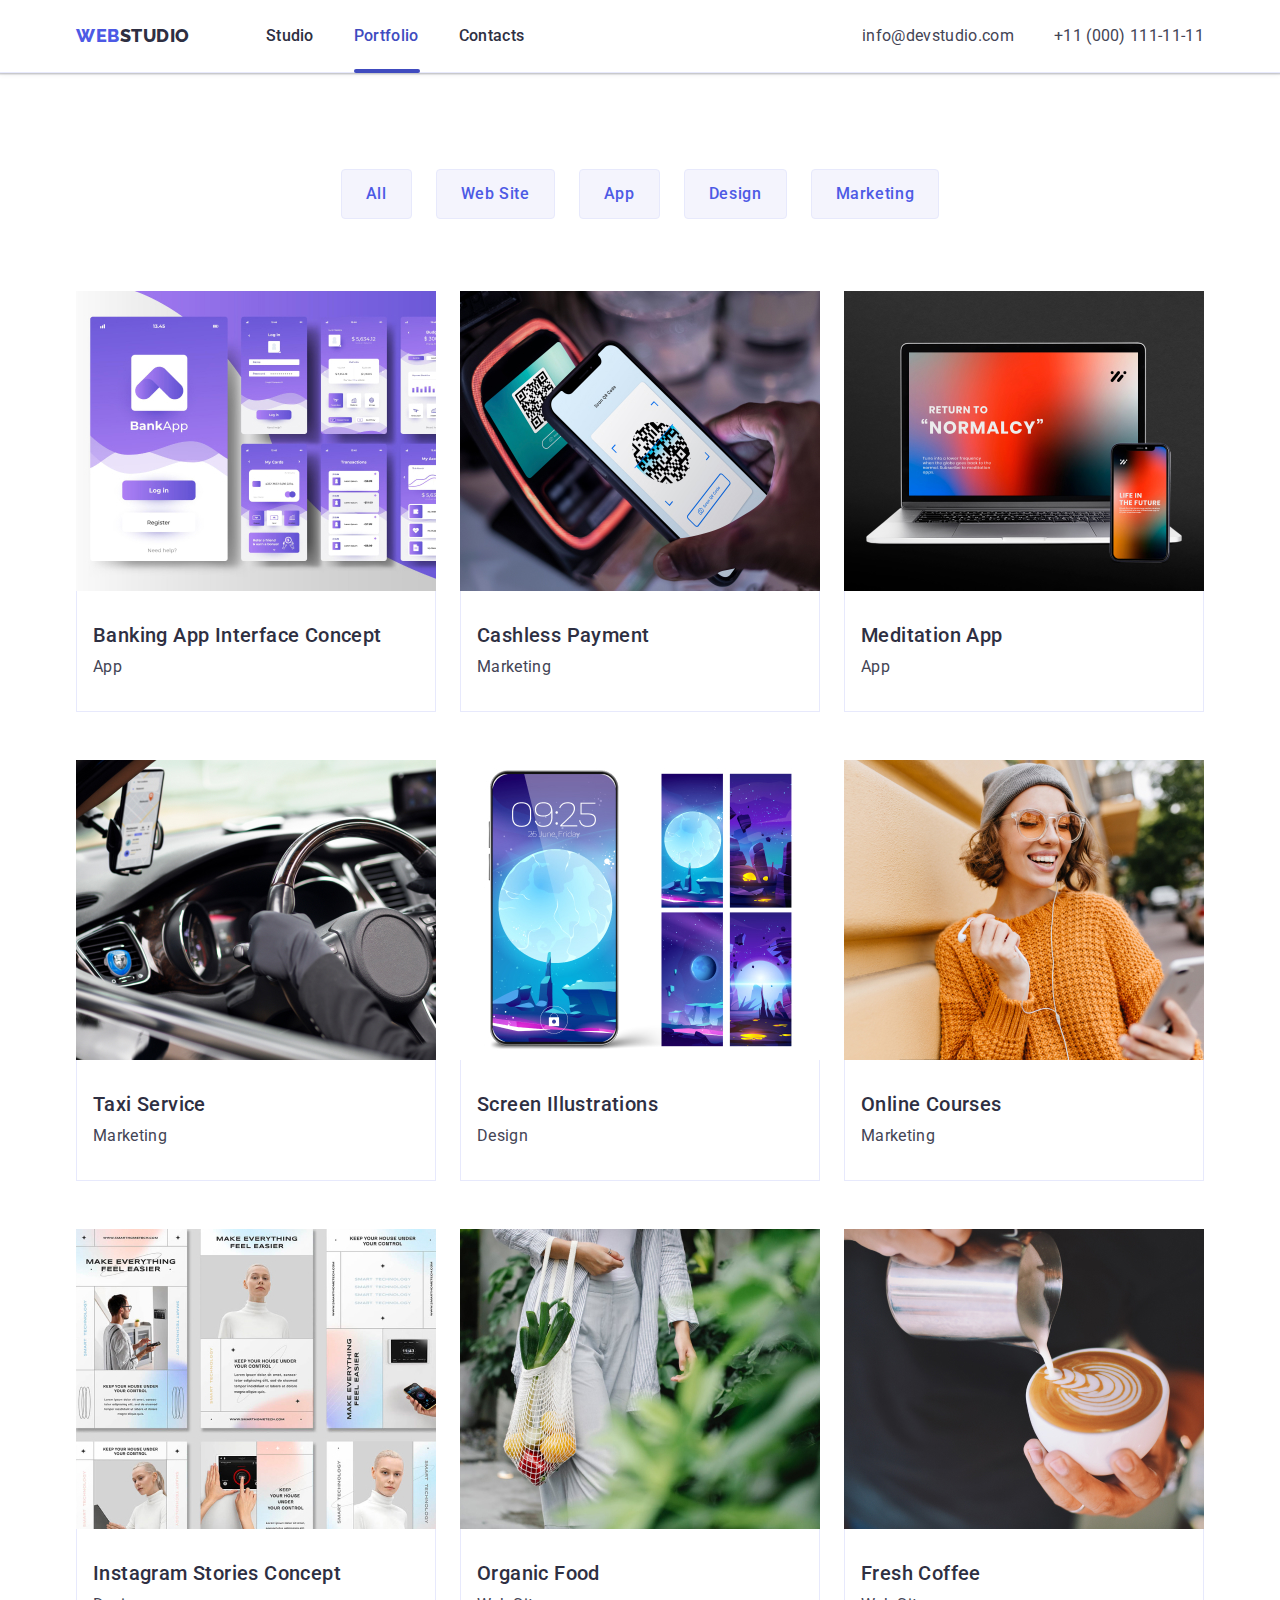
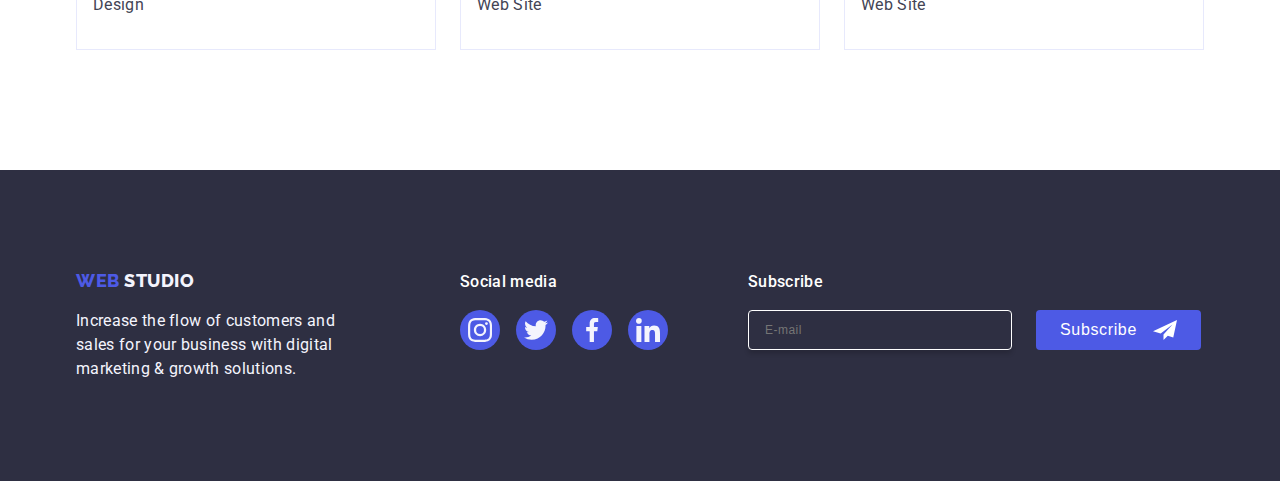
==== portfolio.html @ 41887cd0 "Initial commit" ====
<!DOCTYPE html>
<html lang="en">
  <head>
    <meta charset="UTF-8" />
    <meta name="viewport" content="width=device-width, initial-scale=1.0" />
    <link
      rel="stylesheet"
      href="https://cdnjs.cloudflare.com/ajax/libs/modern-normalize/2.0.0/modern-normalize.min.css"
      integrity="sha512-4xo8blKMVCiXpTaLzQSLSw3KFOVPWhm/TRtuPVc4WG6kUgjH6J03IBuG7JZPkcWMxJ5huwaBpOpnwYElP/m6wg=="
      crossorigin="anonymous"
      referrerpolicy="no-referrer"
    />
    <link rel="stylesheet" href="./css/portfolio.css" />
    <title>Portfolio</title>
    <link
      rel="stylesheet"
      href="https://cdnjs.cloudflare.com/ajax/libs/modern-normalize/2.0.0/modern-normalize.min.css"
      integrity="sha512-4xo8blKMVCiXpTaLzQSLSw3KFOVPWhm/TRtuPVc4WG6kUgjH6J03IBuG7JZPkcWMxJ5huwaBpOpnwYElP/m6wg=="
      crossorigin="anonymous"
      referrerpolicy="no-referrer"
    />
    <link rel="preconnect" href="https://fonts.googleapis.com" />
    <link rel="preconnect" href="https://fonts.gstatic.com" crossorigin />
    <link
      href="https://fonts.googleapis.com/css2?family=Raleway:wght@800&family=Roboto:wght@400;500;700;900&display=swap"
      rel="stylesheet"
    />
    <meta name="viewport" content="width=device-width, initial-scale=1.0" />
  </head>

  <body>
    <!-- header -->
    <header class="header">
      <div class="container container-header">
        <nav class="navigation">
          <a class="logo link logo-header" href="./index.html"
            >Web<span class="studio">Studio</span></a
          >

          <ul class="list menu-header">
            <li class="navigation-list">
              <a href="./index.html" class="navigation-page link">Studio</a>
            </li>
            <li class="navigation-list">
              <a
                href="./portfolio.html"
                class="navigation-page link navigation-portolio-after"
                >Portfolio</a
              >
            </li>
            <li class="navigation-list">
              <a href="" class="navigation-page link">Contacts</a>
            </li>
          </ul>
        </nav>

        <address class="address">
          <ul class="list list-flex">
            <li class="navigation-contact-list">
              <a class="contact link" href="mailto:info@devstudio.com"
                >info@devstudio.com</a
              >
            </li>
            <li class="navigation-contact-list">
              <a class="contact link" href="tel:+110001111111"
                >+11 (000) 111-11-11</a
              >
            </li>
          </ul>
        </address>
      </div>
    </header>

    <!-- main -->
    <main>
      <section class="main">
        <div class="container container-porfolio">
          <h1 class="visually-hidden buttons-tittle">headline</h1>
          <ul class="list list-bottoms">
            <li class="buttom-list">
              <button class="button-portfolio" type="button">All</button>
            </li>
            <li class="buttom-list">
              <button class="button-portfolio" type="button">Web Site</button>
            </li>
            <li class="buttom-list">
              <button class="button-portfolio" type="button">App</button>
            </li>
            <li class="buttom-list">
              <button class="button-portfolio" type="button">Design</button>
            </li>
            <li class="buttom-list">
              <button class="button-portfolio" type="button">Marketing</button>
            </li>
          </ul>

          <!-- <h2 class="apps-tittle">apps</h2> -->
          <ul class="list portfolio">
            <li class="portfolio-list">
              <a href="" class="link porftolio-block">
                <div class="img-wrapper">
                  <img
                    src="./images/banking-app-computer.jpg"
                    alt="Screens of banking app"
                    width="360"
                    height="300"
                  />
                  <p class="img-description">
                    14 Stylish and User-Friendly App Design Concepts · Task
                    Manager App · Calorie Tracker App · Exotic Fruit Ecommerce
                    App · Cloud Storage App
                  </p>
                </div>
                <div class="portfolio-description">
                  <h2 class="apps-name">Banking App Interface Concept</h2>
                  <p class="apps-description">App</p>
                </div>
              </a>
            </li>
            <li class="portfolio-list">
              <a href="" class="link porftolio-block">
                <div class="img-wrapper">
                  <img
                    src="./images/cashless-payment-computer.jpg"
                    alt="Cashless payment via phone"
                    width="360"
                    height="300"
                  />
                  <p class="img-description">
                    14 Stylish and User-Friendly App Design Concepts · Task
                    Manager App · Calorie Tracker App · Exotic Fruit Ecommerce
                    App · Cloud Storage App
                  </p>
                </div>

                <div class="portfolio-description">
                  <h2 class="apps-name">Cashless Payment</h2>
                  <p class="apps-description">Marketing</p>
                </div>
              </a>
            </li>
            <li class="portfolio-list">
              <a href="" class="link porftolio-block">
                <div class="img-wrapper">
                  <img
                    src="./images/meditation-computer.jpg"
                    alt="Meditation app on phone and computer"
                    width="360"
                    height="300"
                  />
                  <p class="img-description">
                    14 Stylish and User-Friendly App Design Concepts · Task
                    Manager App · Calorie Tracker App · Exotic Fruit Ecommerce
                    App · Cloud Storage App
                  </p>
                </div>
                <div class="portfolio-description">
                  <h2 class="apps-name">Meditation App</h2>
                  <p class="apps-description">App</p>
                </div>
              </a>
            </li>
            <li class="portfolio-list">
              <a href="" class="link porftolio-block">
                <div class="img-wrapper">
                  <img
                    src="./images/taxi_computer.jpg"
                    alt="Photo of motor vehicles"
                    width="360"
                    height="300"
                  />
                  <p class="img-description">
                    14 Stylish and User-Friendly App Design Concepts · Task
                    Manager App · Calorie Tracker App · Exotic Fruit Ecommerce
                    App · Cloud Storage App
                  </p>
                </div>
                <div class="portfolio-description">
                  <h2 class="apps-name">Taxi Service</h2>
                  <p class="apps-description">Marketing</p>
                </div>
              </a>
            </li>

            <li class="portfolio-list">
              <a href="" class="link porftolio-block">
                <div class="img-wrapper">
                  <img
                    src="./images/screen-illustrations-computer.jpg"
                    alt="Phone screen of illustrations presents big moon"
                    width="360"
                    height="300"
                  />
                  <p class="img-description">
                    14 Stylish and User-Friendly App Design Concepts · Task
                    Manager App · Calorie Tracker App · Exotic Fruit Ecommerce
                    App · Cloud Storage App
                  </p>
                </div>
                <div class="portfolio-description">
                  <h2 class="apps-name">Screen Illustrations</h2>
                  <p class="apps-description">Design</p>
                </div>
              </a>
            </li>

            <li class="portfolio-list">
              <a href="" class="link porftolio-block">
                <div class="img-wrapper">
                  <img
                    src="./images/online-course-computer.jpg"
                    alt="Smiling woman in orange sweater with headphones"
                    width="360"
                    height="300"
                  />
                  <p class="img-description">
                    14 Stylish and User-Friendly App Design Concepts · Task
                    Manager App · Calorie Tracker App · Exotic Fruit Ecommerce
                    App · Cloud Storage App
                  </p>
                </div>
                <div class="portfolio-description">
                  <h2 class="apps-name">Online Courses</h2>
                  <p class="apps-description">Marketing</p>
                </div>
              </a>
            </li>

            <li class="portfolio-list">
              <a href="" class="link porftolio-block">
                <div class="img-wrapper">
                  <img
                    src="./images/instagram-computer.jpg"
                    alt="Mock up of instagram stories concept"
                    width="360"
                    height="300"
                  />
                  <p class="img-description">
                    14 Stylish and User-Friendly App Design Concepts · Task
                    Manager App · Calorie Tracker App · Exotic Fruit Ecommerce
                    App · Cloud Storage App
                  </p>
                </div>
                <div class="portfolio-description">
                  <h2 class="apps-name">Instagram Stories Concept</h2>
                  <p class="apps-description">Design</p>
                </div>
              </a>
            </li>

            <li class="portfolio-list">
              <a href="" class="link porftolio-block">
                <div class="img-wrapper">
                  <img
                    src="./images/organic-computer.jpg"
                    alt="Women carrying a mesh bag with organic fruit"
                    width="360"
                    height="300"
                  />
                  <p class="img-description">
                    14 Stylish and User-Friendly App Design Concepts · Task
                    Manager App · Calorie Tracker App · Exotic Fruit Ecommerce
                    App · Cloud Storage App
                  </p>
                </div>
                <div class="portfolio-description">
                  <h2 class="apps-name">Organic Food</h2>
                  <p class="apps-description">Web Site</p>
                </div>
              </a>
            </li>

            <li class="portfolio-list">
              <a href="" class="link porftolio-block">
                <div class="img-wrapper">
                  <img
                    src="./images/fresh-coffe-computer.jpg"
                    alt="Guy making a fresh coffee with milk"
                    width="360"
                    height="300"
                  />
                  <p class="img-description">
                    14 Stylish and User-Friendly App Design Concepts · Task
                    Manager App · Calorie Tracker App · Exotic Fruit Ecommerce
                    App · Cloud Storage App
                  </p>
                </div>
                <div class="portfolio-description">
                  <h2 class="apps-name">Fresh Coffee</h2>
                  <p class="apps-description">Web Site</p>
                </div>
              </a>
            </li>
          </ul>
        </div>
      </section>
    </main>

    <footer class="footer">
      <div class="container container-footer">
        <div class="first-line">
          <a class="logo link logo-footer" href="./index.html"
            >Web <span class="studio-footer">Studio</span></a
          >
          <p class="footer-paragraph">
            Increase the flow of customers and sales for your business with
            digital marketing & growth solutions.
          </p>
        </div>
        <div class="second-line">
          <p class="socialmedia-tittle">Social media</p>

          <ul class="list footer-social">
            <li class="footer-social-list">
              <a class="footer-social-link" href="#">
                <svg width="24" height="24" class="footer-social-icon">
                  <use href="./images/icons.svg#icon-instagram-2"></use>
                </svg>
              </a>
            </li>
            <li class="footer-social-list">
              <a class="footer-social-link" href="#">
                <svg width="24" height="24" class="footer-social-icon">
                  <use href="./images/icons.svg#icon-twitter-1"></use>
                </svg>
              </a>
            </li>
            <li class="footer-social-list">
              <a class="footer-social-link" href="#">
                <svg width="24" height="24" class="footer-social-icon">
                  <use href="./images/icons.svg#icon-facebook-1"></use>
                </svg>
              </a>
            </li>
            <li class="footer-social-list">
              <a class="footer-social-link" href="#">
                <svg width="24" height="24" class="footer-social-icon">
                  <use href="./images/icons.svg#icon-linkedin-1"></use>
                </svg>
              </a>
            </li>
          </ul>
        </div>
        <div class="subscribe">
          <p class="subscribe-tittle">Subscribe</p>
          <form class="substribe-form">
            <label class="substribe-label">
              <input
                class="substribe-input"
                type="email"
                name="substribe-join"
                placeholder="E-mail"
                id="substribe-join"
                required
              />
            </label>
            <button class="subscribe-botton" type="submit">
              Subscribe
              <svg class="subscribe-icon" width="24" height="24">
                <use href="./images/icons.svg#icon-Frame-3"></use>
              </svg>
            </button>
          </form>
        </div>
      </div>
    </footer>
  </body>
</html>
---- css/portfolio.css ----
:root {
    --main-font: 'Roboto', sans-serif;
    --socondary-font: 'Raleway', sans-serif;
    --dark-color: #2e2f42;
    --primarybrand-color: #4d5ae5;
    --text-color: #434455;
    --modalbackground-color: #fff;
    --light-color: #f4f4fd;
    --accent-color: #e7e9fc;
    --pressedstate-color: #404bbf;
    --subtle-text: #8E8F99;
    --green: #31D0AA;
    --modal-background: #FCFCFC;
    --white-background: #FFFFFF;


}

.visually-hidden {
    position: absolute;
    width: 1px;
    height: 1px;
    margin: -1px;
    border: 0;
    padding: 0;
    white-space: nowrap;
    clip-path: inset(100%);
    clip: rect(0 0 0 0);
    overflow: hidden;
}

body {
    font-family: var(--main-font);
    color: var(--text-color);
    background-color: var(--modalbackground-color);
}

* {
    box-sizing: border-box;
    margin: 0;
    padding: 0;
}

img {
    display: block;
    max-width: 100%;
    height: auto;
}

.section {
    padding: 120px 0px;
}


.link {
    text-decoration: none;
}

.container {
    width: 1158px;
    margin: 0 auto;
    padding: 0 15px 0 15px;
}

.list {
    list-style: none;
}

/* header */

.header {
    border-bottom: 1px solid var(--accent-color);
    background: var(--modal-color);
    box-shadow: 0px 1px 6px 0px rgba(46, 47, 66, 0.08), 0px 1px 1px 0px rgba(46, 47, 66, 0.16), 0px 2px 1px 0px rgba(46, 47, 66, 0.08);
}

.container-header {
    height: 72px;
    width: 1158px;
    margin: 0 auto;
    display: flex;
    justify-content: flex-start;
    justify-content: space-between;
    align-items: center;
}

.logo {
    color: var(--primarybrand-color);
    font-family: var(--socondary-font);
    font-size: 18px;
    font-weight: 800;
    line-height: 1.17;
    letter-spacing: 0.54px;
    text-transform: uppercase;
    text-decoration: none;

}

.logo,
.address,
.logo-footer {
    display: inline-block;
}

.logo-header {
    margin-right: 76px;
}

.studio {
    color: var(--dark-color);
}

.list-flex,
.menu-header {
    display: flex;
    padding-left: 0px;
    margin: 0;
    padding: 16px, 0;
}

.navigation {
    display: flex;
    justify-content: flex-start;
    justify-content: space-between;
    align-items: center;
}

.navigation-list {
    margin-right: 40px;
}

.navigation-list:last-child {
    margin-right: 0px;
}
.navigation-portolio-after::after {
    content: '';
    display: block;
    position: absolute;
    left: 0;
    bottom: -1px;
    height: 4px;
    background-color: var(--pressedstate-color);
    border-radius: 2px;
    width: 66px;
}
/* .navigation-page-after,
.navigation-portolio-after {
  position: relative;
  color: var(--pressedstate-color);
  transition: color 250ms cubic-bezier(0.4, 0, 0.2, 1);
} */
.navigation-page {
    position: relative;
    display: flex;
    text-decoration: none;
    color: var(--dark-color);
    font-size: 16px;
    font-weight: 500;
    line-height: 1.5;
    letter-spacing: 0.32px;
    padding: 24px 0;
}

.navigation-page-after,
.navigation-portolio-after {
    position: relative;
    color: var(--pressedstate-color);
    transition: color 250ms cubic-bezier(0.4, 0, 0.2, 1);
}



.navigation-page-after::after {
    content: '';
    display: block;
    position: absolute;
    left: 0;
    bottom: -1px;
    height: 4px;
    background-color: var(--pressedstate-color);
    border-radius: 2px;
    width: 48px;
}

.address {
    font-style: normal;
    margin-left: 0px;

}

.email,
.phone,
.address,
.contact {
    color: var(--text-color);
    font-size: 16px;
    font-weight: 400;
    line-height: 1.5;
    letter-spacing: 0.32px;
    text-decoration: none;
    font-style: normal;
}

.list-flex,
.menu-header {
    display: flex;
    padding-left: 0px;
    margin: 0;
    padding: 16px, 0;
}

.navigation-contact-list {
    margin-right: 40px;
}

.navigation-contact-list:last-child {
    margin-right: 0px;
}

.contact {
    color: var(--text-color);
    font-size: 16px;
    font-weight: 400;
    line-height: 1.5;
    letter-spacing: 0.32px;
    text-decoration: none;
    font-style: normal;
    transition: color 250ms cubic-bezier(0.4, 0, 0.2, 1);
}

.contact:hover,
.contact:focus {
    color: var(--pressedstate-color);

}

.email:hover,
.phone:hover,
.email:focus,
.phone:focus {
    color: var(--pressedstate-color);
}


/* portfolio buttoms */

.main {
    padding: 96px 0 120px 0;
    margin: 0 auto;
}

.container-porfolio {
    justify-content: space-between;
    margin: 0 auto;
    align-items: center;
}

.list-bottoms {
    display: flex;
    justify-content: center;
    gap: 24px;
    margin-bottom: 72px;

}

.list-bottoms {
    display: flex;
    justify-content: center;
    gap: 24px;
    margin-bottom: 72px;

}

.button-portfolio {
    padding: 12px 24px;
    border: 1px solid var(--accent-color);
    background: var(--light-color);
    border-radius: 4px;
    color: var(--primarybrand-color);
    text-align: center;
    font-family: var(--main-font);
    font-size: 16px;
    font-style: normal;
    font-weight: 500;
    line-height: 1.5;
    cursor: pointer;
    letter-spacing: 0.64px;
    transition: color 250ms cubic-bezier(0.4, 0, 0.2, 1),
        background-color 250ms cubic-bezier(0.4, 0, 0.2, 1),
        border-color 250ms cubic-bezier(0.4, 0, 0.2, 1),
        box-shadow 250ms cubic-bezier(0.4, 0, 0.2, 1);
}

.button-portfolio:focus,
.button-portfolio:hover {
    border: 1px solid transparent;
    border-radius: 4px;
    box-shadow: 0px 2px 2px 0px rgba(0, 0, 0, 0.12), 0px 2px 1px 0px rgba(0, 0, 0, 0.08), 0px 3px 1px 0px rgba(0, 0, 0, 0.10);
    background: var(--pressedstate-color);
    color: var(--modalbackground-color);
}

/* apps-tittle portfolio */

.portfolio {
    display: flex;
    justify-content: space-between;
    flex-wrap: wrap;
    column-gap: 24px;
    row-gap: 48px;
    padding-left: 0px;

}

.portfolio-list {
    width: calc((100% - 48px)/ 3);
}

.porftolio-block {
    display: block;
    transition: box-shadow 250ms cubic-bezier(0.4, 0, 0.2, 1);


}

.porftolio-block:focus,
.porftolio-block:hover,
.porftolio-block:active {
    box-shadow: 0px 2px 1px 0px rgba(46, 47, 66, 0.08), 0px 1px 1px 0px rgba(46, 47, 66, 0.16), 0px 1px 6px 0px rgba(46, 47, 66, 0.08);

}

.porftolio-block:hover .img-description {
    transform: translateY(0%);
}


.porftolio-block:focus .img-description {
    transform: translateY(0%);
}

.img-wrapper {
    position: relative;
    overflow: hidden;
}

.img-description {
    position: absolute;
    top: 0;
    font-size: 16px;
    margin: 0;

    font-weight: 400;
    line-height: 1.5;
    letter-spacing: 0.32px;
    color: var(--light-color);
    padding: 40px 32px;
    background-color: var(--primarybrand-color);

    width: 100%;
    height: 100%;
    transition: transform 250ms cubic-bezier(0.4, 0, 0.2, 1);
    transform: translateY(100%);

}

.portfolio-description {
    padding: 32px 16px;
    border: 1px solid var(--accent-color);
    border-top: none;
    width: 360px;
}

.apps-name {
    color: var(--dark-color);
    font-size: 20px;
    font-weight: 500;
    line-height: 1.2;
    letter-spacing: 0.02em;
    margin-bottom: 8px;
}

.apps-description {
    font-size: 16px;
    font-weight: 400;
    line-height: 1.5;
    letter-spacing: 0.02em;
    color: var(--text-color);
}

/* footer */

.footer {
    background: var(--dark-color);
    color: var(--modalbackground-color);
    padding: 100px 0 100px;
    width: 100%;
    margin: 0 auto;


}

.container-footer {
    display: flex;
    width: 1158px;
    margin: 0 auto;
    align-items: baseline;
}

.studio-footer {
    color: var(--light-color);
}

.footer-paragraph {
    color: var(--light-color);
    font-size: 16px;
    font-weight: 400;
    line-height: 1.5;
    letter-spacing: 0.02em;
    width: 264px;
    margin: 0;
    margin-top: 17.5px;

}

.socialmedia-tittle {
    color: var(--modal-color);
    margin-bottom: 16px;
    margin-top: 0px;
    font-size: 16px;
    font-style: normal;
    font-weight: 500;
    line-height: 1.5;
    letter-spacing: 0.32px;

}

.footer-social {
    display: flex;
    gap: 16px;
    padding-left: 0px;
    max-width: 208px;
    align-items: center;
    margin: 0;
}

.footer-social-list {
    width: 40px;
    height: 40px;
}

.footer-social-link {
    width: 100%;
    height: 100%;
    display: flex;
    align-items: center;
    justify-content: center;
    background-color: var(--primarybrand-color);
    border-radius: 50%;
    transition: background-color 250ms cubic-bezier(0.4, 0, 0.2, 1);
}

.footer-social-link:focus,
.footer-social-link:hover {
    background-color: var(--green);
}

.footer-social-icon {
    fill: var(--light-color);
}

.subscribe {
    margin-left: 80px;

}
.substribe-form {
    display: flex;
    gap: 24px;
}
.subscribe-tittle {
    color: var(--white-background);
    font-size: 16px;
    font-weight: 500;
    line-height: 1.5;
    letter-spacing: 0.32px;
    margin-bottom: 16px;
}
.subscribe-tittle {
    color: var(--white-background);
    font-size: 16px;
    font-weight: 500;
    line-height: 1.5;
    letter-spacing: 0.32px;
    margin-bottom: 16px;
}

.substribe-input {
    display: flex;
    width: 264px;
    height: 40px;
    border: 1px solid #ffffff;
    background-color: transparent;
    color: var(--modal-background);
    font-size: 12px;
    font-weight: 400;
    line-height: 1.5;
    letter-spacing: 0.04em;
    padding-left: 16px;
    box-shadow: 0px 4px 4px 0px rgba(0, 0, 0, 0.15);
    border-radius: 4px;
    color: var(--white-background);

}

.subscribe-botton {
    min-width: 165px;
    height: 40px;
    display: flex;
    justify-content: center;
    align-items: center;
    color: var(--white-background);
    text-align: center;
    font-size: 16px;
    font-weight: 500;
    line-height: 1.5;
    letter-spacing: 0.64px;
    cursor: pointer;
    background-color: var(--primarybrand-color);
    border: none;
    border-radius: 4px;

}

.subscribe-icon {
    margin-left: 16px;


}

.second-line {
   
    margin-left: 120px;
}
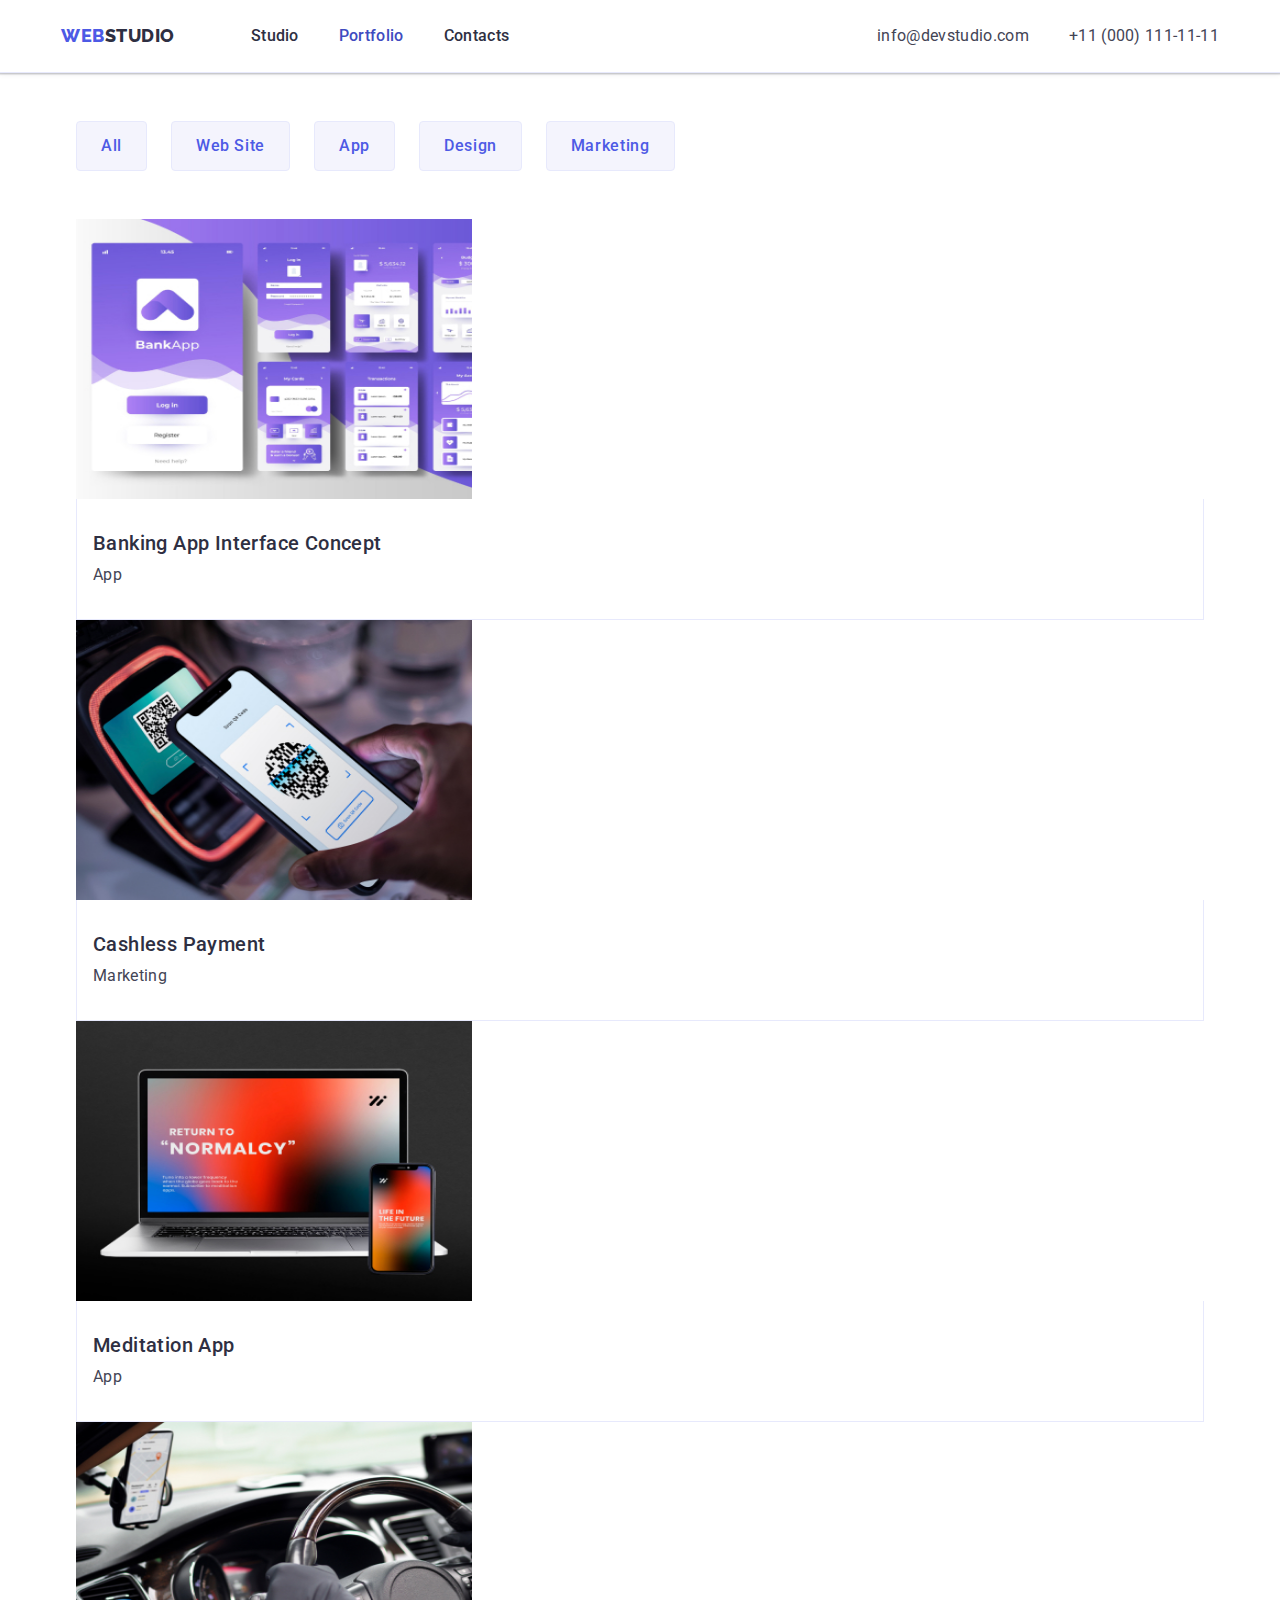
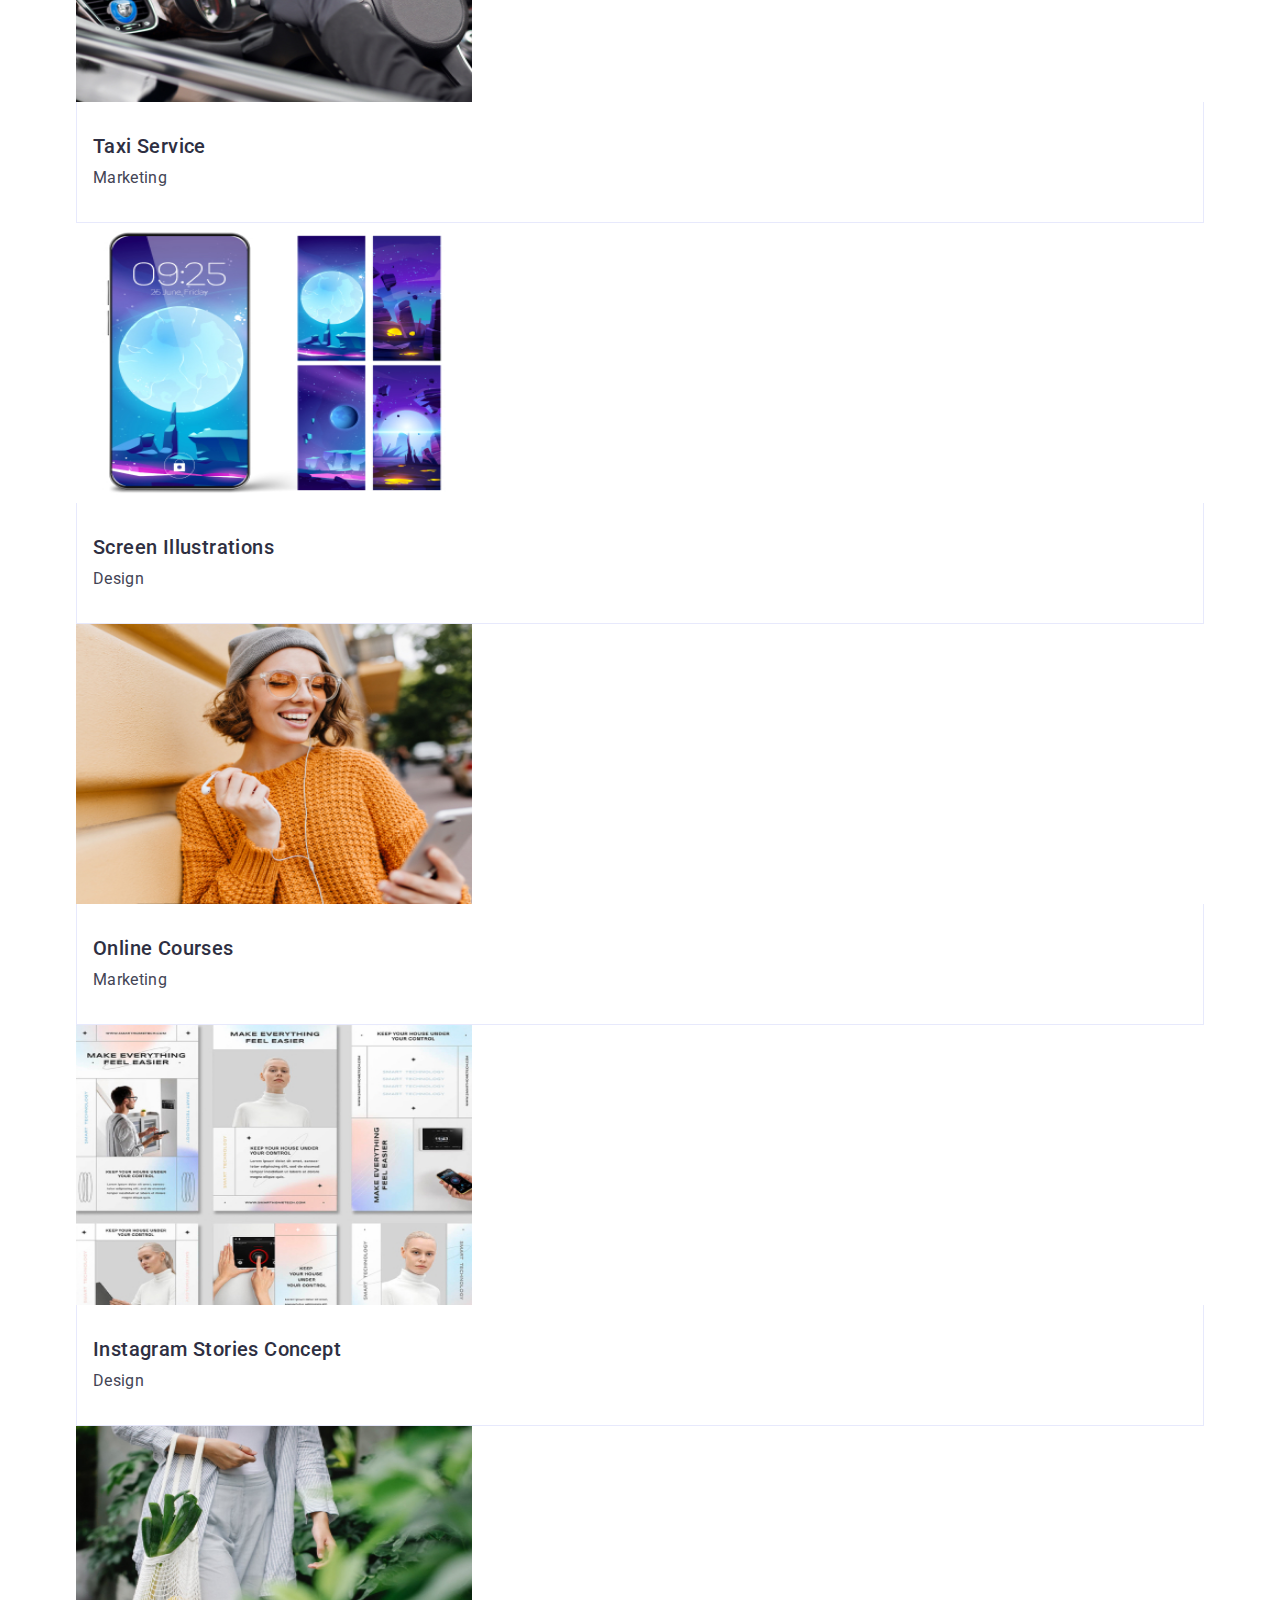
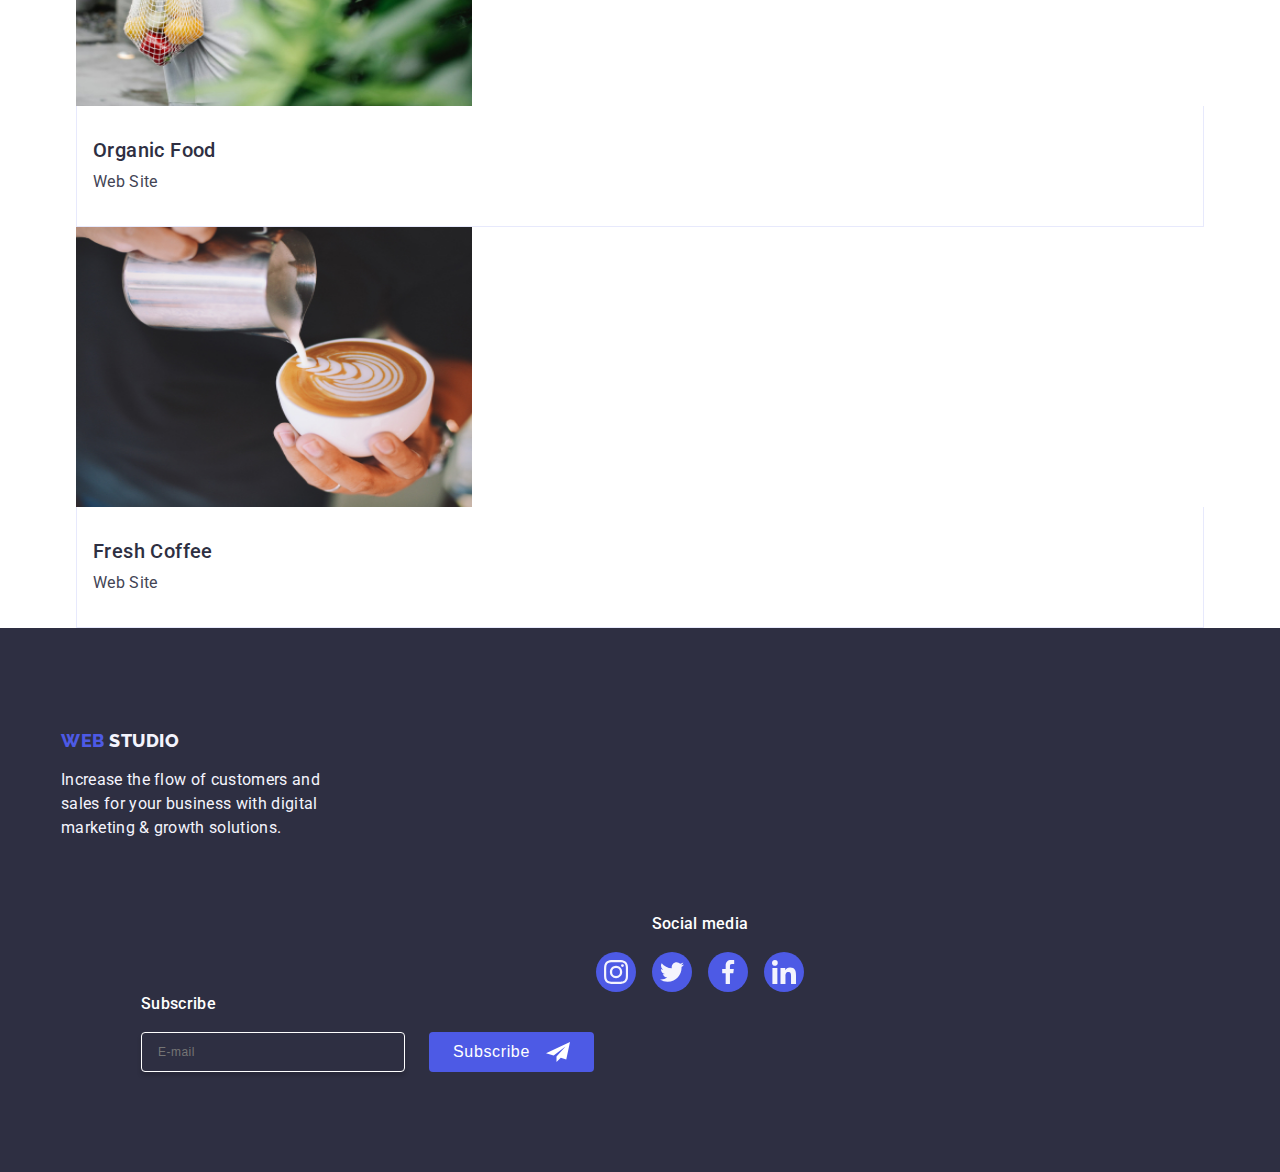
==== commit 0d7b250b: "portfolio-mobile" ====
--- a/portfolio.html
+++ b/portfolio.html
@@ -10,7 +10,10 @@
       crossorigin="anonymous"
       referrerpolicy="no-referrer"
     />
-    <link rel="stylesheet" href="./css/portfolio.css" />
+    <!-- <link rel="stylesheet" href="./css/portfolio.css" /> -->
+    <link rel="stylesheet" href="./css/stylesmobile.css" />
+    <link rel="stylesheet" href="./css/stylestablet.css" />
+    <link rel="stylesheet" href="./css/stylespc.css" />
     <title>Portfolio</title>
     <link
       rel="stylesheet"
@@ -30,12 +33,17 @@
 
   <body>
     <!-- header -->
-    <header class="header">
+    <header class="header header-portfolio">
       <div class="container container-header">
         <nav class="navigation">
           <a class="logo link logo-header" href="./index.html"
             >Web<span class="studio">Studio</span></a
           >
+          <button class="burger-btn" type="button" data-menu-open>
+            <svg class="burger-icon" width="32" height="22">
+              <use class="" href="./images/icons.svg#icon-menu_24px"></use>
+            </svg>
+          </button>
 
           <ul class="list menu-header">
             <li class="navigation-list">
@@ -104,6 +112,7 @@
                     alt="Screens of banking app"
                     width="360"
                     height="300"
+                    class="img-portfolio"
                   />
                   <p class="img-description">
                     14 Stylish and User-Friendly App Design Concepts · Task
@@ -125,6 +134,7 @@
                     alt="Cashless payment via phone"
                     width="360"
                     height="300"
+                    class="img-portfolio"
                   />
                   <p class="img-description">
                     14 Stylish and User-Friendly App Design Concepts · Task
@@ -147,6 +157,7 @@
                     alt="Meditation app on phone and computer"
                     width="360"
                     height="300"
+                    class="img-portfolio"
                   />
                   <p class="img-description">
                     14 Stylish and User-Friendly App Design Concepts · Task
@@ -168,6 +179,7 @@
                     alt="Photo of motor vehicles"
                     width="360"
                     height="300"
+                    class="img-portfolio"
                   />
                   <p class="img-description">
                     14 Stylish and User-Friendly App Design Concepts · Task
@@ -190,6 +202,7 @@
                     alt="Phone screen of illustrations presents big moon"
                     width="360"
                     height="300"
+                    class="img-portfolio"
                   />
                   <p class="img-description">
                     14 Stylish and User-Friendly App Design Concepts · Task
@@ -212,6 +225,7 @@
                     alt="Smiling woman in orange sweater with headphones"
                     width="360"
                     height="300"
+                    class="img-portfolio"
                   />
                   <p class="img-description">
                     14 Stylish and User-Friendly App Design Concepts · Task
@@ -234,6 +248,7 @@
                     alt="Mock up of instagram stories concept"
                     width="360"
                     height="300"
+                    class="img-portfolio"
                   />
                   <p class="img-description">
                     14 Stylish and User-Friendly App Design Concepts · Task
@@ -256,6 +271,7 @@
                     alt="Women carrying a mesh bag with organic fruit"
                     width="360"
                     height="300"
+                    class="img-portfolio"
                   />
                   <p class="img-description">
                     14 Stylish and User-Friendly App Design Concepts · Task
@@ -278,6 +294,7 @@
                     alt="Guy making a fresh coffee with milk"
                     width="360"
                     height="300"
+                    class="img-portfolio"
                   />
                   <p class="img-description">
                     14 Stylish and User-Friendly App Design Concepts · Task
--- a/css/stylesmobile.css
+++ b/css/stylesmobile.css
@@ -0,0 +1,987 @@
+:root {
+    --main-font: 'Roboto', sans-serif;
+    --socondary-font: 'Raleway', sans-serif;
+    --dark-color: #2e2f42;
+    --primarybrand-color: #4d5ae5;
+    --text-color: #434455;
+    --modalbackground-color: #fff;
+    --light-color: #f4f4fd;
+    --accent-color: #e7e9fc;
+    --pressedstate-color: #404bbf;
+    --subtle-text: #8E8F99;
+    --green: #31D0AA;
+    --modal-background: #FCFCFC;
+    --white-background: #FFFFFF;
+}
+
+body {
+    font-family: var(--main-font);
+    color: var(--text-color);
+    background-color: var(--modalbackground-color);
+}
+
+* {
+    box-sizing: border-box;
+    margin: 0;
+    padding: 0;
+}
+
+img {
+    display: block;
+    max-width: 100%;
+    height: auto;
+}
+
+.section {
+    padding: 96px 0px;
+}
+
+.is-hidden {
+    opacity: 0;
+    visibility: hidden;
+    pointer-events: none;
+}
+
+.link {
+    text-decoration: none;
+}
+
+.list {
+    list-style: none;
+}
+
+.visually-hidden {
+    position: absolute;
+    width: 1px;
+    height: 1px;
+    margin: -1px;
+    border: 0;
+    padding: 0;
+    white-space: nowrap;
+    clip-path: inset(100%);
+    clip: rect(0 0 0 0);
+    overflow: hidden;
+}
+
+/* -------------------------------------/constant----------------------------------------- */
+
+/* header */
+
+.container {
+    max-width: 428px;
+    padding: 0 16px;
+    margin: 0 auto;
+}
+
+.container-header {
+    height: 70px;
+}
+
+
+.navigation {
+    display: flex;
+    justify-content: space-between;
+    align-items: center;
+    padding-top: 24px;
+}
+
+.logo {
+    color: var(--primarybrand-color);
+    font-family: var(--socondary-font);
+    font-size: 18px;
+    font-weight: 800;
+    line-height: 1.17;
+    letter-spacing: 0.54px;
+    text-transform: uppercase;
+    text-decoration: none;
+}
+
+.studio {
+    color: var(--dark-color);
+}
+
+.burger-btn {
+    background-color: var(--modalbackground-color);
+    border: none;
+}
+
+.menu-header,
+.address {
+    display: none;
+}
+
+.navigation-page {
+    position: relative;
+
+    text-decoration: none;
+    color: var(--dark-color);
+    font-size: 36px;
+    font-weight: 700;
+    line-height: 1.1;
+    letter-spacing: 0.72px;
+
+}
+
+.navigation-page:hover,
+.navigation-page:focus,
+.navigation-page:active {
+    color: var(--pressedstate-color);
+}
+
+.email,
+.phone,
+.address,
+.contact {
+    color: var(--text-color);
+    font-size: 16px;
+    font-weight: 400;
+    line-height: 1.5;
+    letter-spacing: 0.32px;
+    text-decoration: none;
+    font-style: normal;
+}
+
+
+/* -------------------------------------menu------------------------------------ */
+.menu {
+    width: 100%;
+    height: 100%;
+    border-radius: 4px;
+    background: var(--white-background);
+    position: absolute;
+    top: 50%;
+    left: 50%;
+    transform: translate(-50%, -50%);
+    z-index: 50;
+    transition: transform 250ms cubic-bezier(0.4, 0, 0.2, 1);
+    padding-top: 80px;
+    padding-left: 40px;
+    overflow: scroll;
+}
+
+.close-btn {
+    position: absolute;
+    top: 24px;
+    right: 24px;
+    width: 24px;
+    height: 24px;
+    border: 1px solid rgba(0, 0, 0, 0.1);
+    border-radius: 50%;
+    background-color: var(--accent-color);
+    cursor: pointer;
+    z-index: 50;
+    display: flex;
+    align-items: center;
+    justify-content: center;
+    padding: 0;
+    cursor: pointer;
+    transition: background-color 250ms cubic-bezier(0.4, 0, 0.2, 1), border 250ms cubic-bezier(0.4, 0, 0.2, 1);
+}
+
+.close-btn:focus,
+.close-btn:hover {
+    background-color: var(--pressedstate-color);
+    border: none;
+    fill: var(--modalbackground-color);
+}
+
+.cross-icon {
+    transition: fill 250ms cubic-bezier(0.4, 0, 0.2, 1);
+}
+
+.menu-tittles {
+    display: flex;
+    flex-direction: column;
+    gap: 40px;
+    /* padding-bottom: 284px; */
+}
+
+.menu-contact {
+    display: flex;
+    flex-direction: column;
+    margin-top: 284px;
+    padding-right: 35px;
+
+}
+
+.phone-menu {
+    color: var(--primarybrand-color);
+    font-size: 36px;
+    font-weight: 700;
+    line-height: 1.1;
+    letter-spacing: 0.72px;
+    text-decoration: none;
+    padding-bottom: 40px;
+}
+
+.mail-menu {
+    display: block;
+    font-size: 20px;
+    font-weight: 500;
+    line-height: 1.2px;
+    letter-spacing: 0.4px;
+    color: var(--text-color);
+    padding-bottom: 48px;
+}
+
+.list-social-menu {
+    display: flex;
+    padding: 0px;
+    padding-bottom: 40px;
+    align-items: center;
+
+    justify-content: space-between;
+    max-width: 328px;
+}
+
+.social-list {
+    width: 40px;
+    height: 40px;
+}
+
+.social-link {
+    width: 100%;
+    height: 100%;
+    background-color: var(--primarybrand-color);
+    border-radius: 50%;
+    display: flex;
+    align-items: center;
+    justify-content: center;
+    transition: background-color 250ms cubic-bezier(0.4, 0, 0.2, 1);
+}
+
+.social-link:hover,
+.social-link:focus {
+    background-color: var(--pressedstate-color);
+}
+
+
+/* --------------------------------/menu------------------------------------- */
+/* -- section 1 -- */
+
+.section-sollution {
+    margin: 0 auto;
+    padding: 112px 16px;
+    width: 100%;
+    height: 432px;
+    }
+
+.section-sollution {
+    background-image: linear-gradient(rgba(46, 47, 66, 0.7), rgba(46, 47, 66, 0.7)),
+        url("../images/img-name.jpg");
+    background-repeat: no-repeat;
+    background-position: center;
+    background-size: cover;
+}
+
+@media (min-device-pixel-ratio: 2),
+(-webkit-min-device-pixel-ratio: 2),
+(min-resolution: 192dpi),
+(min-resolution: 2dppx) {
+    .section-sollution {
+        background-image: linear-gradient(rgba(46, 47, 66, 0.7), rgba(46, 47, 66, 0.7)), url('../images/img-name2x.jpg');
+    }
+}
+
+.sollutions {
+    display: flex;
+    flex-direction: column;
+    align-items: center;
+    text-align: center;
+
+}
+
+.sollutions-tiitle {
+    color: var(--modalbackground-color);
+    max-width: 320px;
+    font-size: 36px;
+    font-weight: 700;
+    line-height: 1.11;
+    letter-spacing: 0, 72px;
+    margin-bottom: 72px;
+}
+
+.buttom-order {
+    font-family: var(--main-font);
+    color: var(--modalbackground-color);
+    display: block;
+    font-size: 16px;
+    font-weight: 500;
+    line-height: 1.5;
+    letter-spacing: 0.64px;
+    background-color: var(--primarybrand-color);
+    cursor: pointer;
+    border-radius: 4px;
+    box-shadow: 0px 4px 4px 0px rgba(0, 0, 0, 0.15);
+    padding: 16px 32px;
+    min-width: 169px;
+    height: 56px;
+    border: none;
+    margin: 0 auto;
+    transition: background-color 250ms cubic-bezier(0.4, 0, 0.2, 1);
+    border-radius: 4px;
+
+}
+
+
+/* modal */
+.modal {
+ width: 392px;
+    min-height: 584px;
+    border-radius: 4px;
+    background: var(--modal-background);
+    box-shadow: 0px 2px 1px 0px rgba(0, 0, 0, 0.20), 0px 1px 3px 0px rgba(0, 0, 0, 0.12), 0px 1px 1px 0px rgba(0, 0, 0, 0.14);
+    position: absolute;
+    top: 50%;
+    left: 50%;
+    transform: translate(-50%, -50%);
+    z-index: 50;
+    transition: transform 250ms cubic-bezier(0.4, 0, 0.2, 1);
+    padding: 72px 16px 24px 16px;
+}
+
+.form-tittle {
+    color: var(--dark-color);
+    text-align: center;
+    font-size: 16px;
+    font-weight: 500;
+    line-height: 1.5;
+    letter-spacing: 0.32px;
+    margin-bottom: 16px;
+    width: 100%;
+}
+
+.form-div {
+    margin-bottom: 8px;
+}
+
+.form-label {
+    display: block;
+    color: var(--subtle-text);
+    font-size: 12px;
+    font-weight: 400;
+    line-height: 1.17;
+    letter-spacing: 0.48px;
+    margin-bottom: 4px;
+}
+
+.form-icon {
+    position: relative;
+}
+
+.form-icon:focus-within .form-svg {
+    fill: var(--primarybrand-color);
+}
+
+.form-input {
+    width: 100%;
+    height: 40px;
+    border: 1px solid rgba(46, 47, 66, 0.4);
+    border-radius: 4px;
+    background-color: transparent;
+    padding-left: 38px;
+    outline: transparent;
+    transition: border-color 250ms cubic-bezier(0.4, 0, 0.2, 1);
+}
+
+.form-input:focus {
+    border-color: var(--primarybrand-color);
+}
+
+.form-svg {
+    position: absolute;
+    left: 16px;
+    top: 50%;
+    transform: translateY(-50%);
+    transition: fill 250ms cubic-bezier(0.4, 0, 0.2, 1);
+    fill: var(--dark-color);
+}
+
+.comment-textarea {
+    width: 100%;
+    height: 120px;
+    font-size: 12px;
+    line-height: 1.17;
+    letter-spacing: 0.04em;
+    color: rgba(46, 47, 66, 0.4);
+    border: 1px solid rgba(46, 47, 66, 0.4);
+    border-radius: 4px;
+    background-color: transparent;
+    padding: 8px 16px;
+    outline: transparent;
+    resize: none;
+    transition: border-color 250ms cubic-bezier(0.4, 0, 0.2, 1);
+}
+
+
+.comment-textarea:hover,
+.comment-textarea:focus {
+    border-color: var(--primarybrand-color);
+
+}
+
+.form-checkbox {
+    margin-bottom: 24px;
+    margin-top: 16px;
+}
+
+.checkbox-input:checked+.checkbox-label .checkbox-span {
+    background-color: var(--pressedstate-color);
+    border: none;
+    fill: var(--light-color);
+}
+
+.checkbox-label {
+    display: block;
+    font-size: 12px;
+    line-height: 1.17;
+    letter-spacing: 0.04em;
+    color: var(--subtle-text);
+    align-items: center;
+
+}
+
+.checkbox-span {
+    display: inline-flex;
+    width: 16px;
+    height: 16px;
+    border: 1px solid rgba(46, 47, 66, 0.4);
+    stroke-width: 1px;
+    stroke: var(--dark-color, rgba(46, 47, 66, 0.40));
+    border-radius: 2px;
+    transition: background-color 250ms cubic-bezier(0.4, 0, 0.2, 1), border 250ms cubic-bezier(0.4, 0, 0.2, 1), fill 250ms cubic-bezier(0.4, 0, 0.2, 1);
+    align-items: center;
+    justify-content: center;
+    fill: transparent;
+    margin-right: 8px;
+}
+
+.checkbox-link {
+    color: var(--primarybrand-color);
+
+}
+
+.checkbox-button {
+    display: block;
+    max-width: 169px;
+    height: 56px;
+    text-align: center;
+    color: var(--modalbackground-color);
+    cursor: pointer;
+    font-size: 16px;
+    background-color: var(--primarybrand-color);
+    font-weight: 500;
+    line-height: 1.5;
+    border: none;
+    letter-spacing: 0.64px;
+    border-radius: 4px;
+    transition: background-color 250ms cubic-bezier(0.4, 0, 0.2, 1);
+    padding: 16px 32px;
+    margin: 0 auto;
+
+}
+
+/* -- section 2 -- */
+
+.container-features {
+    margin: 0 auto;
+    align-items: center;
+}
+
+.features-strategy {
+    font-size: 0px;
+}
+
+.feature-flex {
+    display: flex;
+    flex-direction: column;
+    padding: 0px;
+    margin: 0 auto;
+    gap: 72px;
+    justify-content: center;
+    align-items: center;
+}
+
+.feature_div-icon {
+    display: none;
+}
+
+.feature-name {
+    color: var(--dark-color);
+    text-align: center;
+    font-size: 36px;
+    font-weight: 700;
+    line-height: 1.11;
+    letter-spacing: 0.72px;
+    justify-items: center;
+    margin: 0 auto;
+    padding-bottom: 8px;
+}
+
+.feature-description {
+    color: var(--text-color);
+    font-size: 16px;
+    font-weight: 400;
+    line-height: 1.5;
+    letter-spacing: 0.32px;
+
+}
+
+/* -- section 3 -- */
+
+.section-devices {
+    display: none;
+}
+
+/* -- section 4-- */
+.team {
+    background-color: var(--light-color);
+    width: 100%;
+    margin: 0 auto;
+
+}
+
+.container-team {
+    max-width: 428px;
+    margin: 0 auto;
+    padding: 0px 82px;
+}
+
+.team-tittle {
+    color: var(--dark-color);
+    text-align: center;
+    font-size: 36px;
+    font-weight: 700;
+    line-height: 1.11;
+    text-transform: capitalize;
+    letter-spacing: 0.02em;
+    margin: 0px 0px 72px;
+}
+
+.team-flex {
+    display: flex;
+    flex-direction: column;
+    margin: 0 auto;
+    text-align: center;
+    gap: 72px;
+    align-items: center;
+}
+
+.team-member {
+    background-color: var(--modalbackground-color);
+    width: 264px;
+    border-radius: 0px 0px 4px 4px;
+    box-shadow: 0px 2px 1px 0px rgba(46, 47, 66, 0.08), 0px 1px 1px 0px rgba(46, 47, 66, 0.16), 0px 1px 6px 0px rgba(46, 47, 66, 0.08);
+}
+
+.teamer-name {
+    padding-top: 32px;
+    padding-bottom: 8px;
+}
+
+.team-name {
+    color: var(--dark-color);
+    font-size: 20px;
+    font-weight: 500;
+    line-height: 1.2;
+    letter-spacing: 0.4px;
+    text-align: center;
+    margin-bottom: 8px;
+}
+
+.team-role {
+    color: var(--text-color);
+    font-size: 16px;
+    font-weight: 400;
+    line-height: 1.5;
+    letter-spacing: 0.32px;
+    text-align: center;
+}
+
+.list-social {
+    display: flex;
+    padding-top: 8px;
+    padding-bottom: 32px;
+    padding-left: 0px;
+    align-items: center;
+    margin: 0 auto;
+    justify-content: center;
+    gap: 24px;
+}
+
+/* section 5  */
+
+.customers {
+    padding: 96px 16;
+    margin: 0 auto;
+}
+
+.cusotmers-tittle {
+    text-align: center;
+    color: var(--dark-color);
+    text-align: center;
+    font-size: 36px;
+    font-style: normal;
+    font-weight: 700;
+    letter-spacing: 0.72px;
+    line-height: 1.11;
+    margin-top: 0px;
+    margin-bottom: 72px;
+    margin-top: 96px;
+    text-transform: capitalize;
+}
+
+.list-customers {
+    display: flex;
+    flex-wrap: wrap;
+    margin: 0 auto;
+    justify-content: center;
+    gap: 16px;
+    max-width: 396px;
+    row-gap: 72px;
+    padding-bottom: 96px;
+    width: 100%;
+
+
+}
+
+.customer-link {
+    display: flex;
+    cursor: pointer;
+    width: 100%;
+    height: 100%;
+    border: 1px solid var(--subtle-text);
+    border-radius: 4px;
+    align-items: center;
+    justify-content: center;
+    color: var(--subtle-text);
+    transition: border-color 250ms cubic-bezier(0.4, 0, 0.2, 1), color 250ms cubic-bezier(0.4, 0, 0.2, 1);
+}
+
+.customer-link:focus,
+.customer-link:hover {
+    border-color: var(--pressedstate-color);
+    color: var(--pressedstate-color)
+}
+
+.customer-icon {
+    fill: currentColor;
+    display: block;
+    width: 100%;
+    height: 88px;
+}
+
+.client {
+    width: 110px;
+    height: 56px;
+}
+
+/* -- footer -- */
+/* 
+@media screen and (max-width:767px){ */
+.footer {
+    background: var(--dark-color);
+    color: var(--modalbackground-color);
+    padding: 97.5px 0 96px;
+    margin: 0 auto;
+    width: 100%;
+}
+
+.container-footer {
+    max-width: 428px;
+    margin: 0 auto;
+    padding: 0 16px;
+}
+
+.first-line {
+    padding-bottom: 72px;
+    margin: 0 auto;
+
+}
+
+.logo-footer {
+    display: block;
+    text-align: center;
+    margin: 0 auto;
+}
+
+.studio-footer {
+    color: var(--light-color);
+}
+
+.footer-paragraph {
+    display: block;
+    color: var(--light-color);
+    width: 100%;
+    font-size: 16px;
+    font-weight: 400;
+    line-height: 1.5;
+    letter-spacing: 0.02em;
+    margin: 0 auto;
+    margin-top: 17.5px;
+    padding: 64px;
+    padding-bottom: 0px;
+
+}
+
+.second-line {
+    display: flex;
+        flex-direction: column;
+        gap: 16px;
+        margin: 0 auto;
+        align-items: center;
+        justify-content: center;
+        padding-bottom: 72px;
+}
+
+.socialmedia-tittle {
+    color: var(--modalbackground-color);
+    margin-bottom: 16px;
+    font-size: 16px;
+    font-weight: 500;
+    line-height: 1.5;
+    letter-spacing: 0.32px;
+}
+
+.footer-social {
+    display: flex;
+    gap: 16px;
+    align-items: center;
+}
+
+.footer-social-list {
+    width: 40px;
+    height: 40px;
+}
+
+.footer-social-link {
+    width: 100%;
+    height: 100%;
+    display: flex;
+    align-items: center;
+    justify-content: center;
+    background-color: var(--primarybrand-color);
+    border-radius: 50%;
+    transition: background-color 250ms cubic-bezier(0.4, 0, 0.2, 1);
+}
+
+.footer-social-link:focus,
+.footer-social-link:hover {
+    background-color: var(--green);
+}
+
+.subscribe {
+    margin: 0 auto;
+}
+
+.subscribe-tittle {
+    color: var(--white-background);
+    font-size: 16px;
+    font-weight: 500;
+    line-height: 1.5;
+    letter-spacing: 0.32px;
+    margin-bottom: 16px;
+    text-align: center;
+}
+
+.substribe-form {
+    display: flex;
+    flex-direction: column;
+    gap: 16px;
+}
+
+.substribe-input {
+    display: flex;
+    width: 100%;
+    height: 40px;
+    border: 1px solid #ffffff;
+    background-color: transparent;
+    color: var(--modal-background);
+    font-size: 12px;
+    font-weight: 400;
+    line-height: 1.5;
+    letter-spacing: 0.04em;
+    padding-left: 16px;
+    box-shadow: 0px 4px 4px 0px rgba(0, 0, 0, 0.15);
+    border-radius: 4px;
+    color: var(--white-background);
+    justify-content: center;
+    align-items: center;
+    margin: 0 auto;
+
+}
+
+.subscribe-botton {
+    display: flex;
+    width: 165px;
+    justify-content: center;
+    align-items: center;
+    color: var(--white-background);
+    text-align: center;
+    font-size: 16px;
+    font-weight: 500;
+    line-height: 1.5;
+    letter-spacing: 0.64px;
+    cursor: pointer;
+    background-color: var(--primarybrand-color);
+    border: none;
+    border-radius: 4px;
+    margin: 0 auto;
+    padding: 8px 24px;
+}
+
+   .subscribe-icon {
+       margin-left: 16px;
+   }
+/* portfolio */
+
+.container-porfolio {
+       
+        margin: 0 auto;
+}
+.list-bottoms {
+    display: flex;
+    flex-wrap: wrap;
+    justify-content: flex-start;
+    gap: 24px;
+    margin: 48px 0;
+   
+   
+
+}
+.button-portfolio {
+    padding: 12px 24px;
+    border: 1px solid var(--accent-color);
+    background: var(--light-color);
+    border-radius: 4px;
+    color: var(--primarybrand-color);
+    text-align: center;
+    font-family: var(--main-font);
+    font-size: 16px;
+    font-style: normal;
+    font-weight: 500;
+    line-height: 1.5;
+    cursor: pointer;
+    letter-spacing: 0.64px;
+    transition: color 250ms cubic-bezier(0.4, 0, 0.2, 1),
+        background-color 250ms cubic-bezier(0.4, 0, 0.2, 1),
+        border-color 250ms cubic-bezier(0.4, 0, 0.2, 1),
+        box-shadow 250ms cubic-bezier(0.4, 0, 0.2, 1);
+}
+
+.button-portfolio:focus,
+.button-portfolio:hover {
+    border: 1px solid transparent;
+    border-radius: 4px;
+    box-shadow: 0px 2px 2px 0px rgba(0, 0, 0, 0.12), 0px 2px 1px 0px rgba(0, 0, 0, 0.08), 0px 3px 1px 0px rgba(0, 0, 0, 0.10);
+    background: var(--pressedstate-color);
+    color: var(--modalbackground-color);
+}
+
+.header-portfolio{
+    border-bottom: 1px solid var(--accent-color);
+        background: var(--modal-color);
+        box-shadow: 0px 1px 6px 0px rgba(46, 47, 66, 0.08), 0px 1px 1px 0px rgba(46, 47, 66, 0.16), 0px 2px 1px 0px rgba(46, 47, 66, 0.08);
+}
+
+.portfolio {
+    display: flex;
+    justify-content: space-between;
+    flex-wrap: wrap;
+    column-gap: 48px;
+    padding-left: 0px;
+    margin: 0 auto;
+
+}
+.portfolio-list {
+    width: 100%;
+}
+
+.porftolio-block {
+    display: block;
+    transition: box-shadow 250ms cubic-bezier(0.4, 0, 0.2, 1);
+
+
+}
+
+.porftolio-block:focus,
+.porftolio-block:hover,
+.porftolio-block:active {
+    box-shadow: 0px 2px 1px 0px rgba(46, 47, 66, 0.08), 0px 1px 1px 0px rgba(46, 47, 66, 0.16), 0px 1px 6px 0px rgba(46, 47, 66, 0.08);
+
+}
+.porftolio-block:hover .img-description {
+    transform: translateY(0%);
+}
+.porftolio-block:focus .img-description {
+    transform: translateY(0%);
+}
+.img-wrapper {
+    position: relative;
+    overflow: hidden;
+}
+
+.img-portfolio{
+  width:396px;
+  height:280px;
+}
+.img-description {
+    position: absolute;
+    top: 0;
+    font-size: 16px;
+    margin: 0;
+
+    font-weight: 400;
+    line-height: 1.5;
+    letter-spacing: 0.32px;
+    color: var(--light-color);
+    padding: 40px 32px;
+    background-color: var(--primarybrand-color);
+
+    width: 100%;
+    height: 100%;
+    transition: transform 250ms cubic-bezier(0.4, 0, 0.2, 1);
+    transform: translateY(100%);
+
+}
+.portfolio-description {
+    padding: 32px 16px;
+    border: 1px solid var(--accent-color);
+    border-top: none;
+    width: 100%;
+}
+
+.apps-name {
+    color: var(--dark-color);
+    font-size: 20px;
+    font-weight: 500;
+    line-height: 1.2;
+    letter-spacing: 0.02em;
+    margin-bottom: 8px;
+}
+.apps-description {
+    font-size: 16px;
+    font-weight: 400;
+    line-height: 1.5;
+    letter-spacing: 0.02em;
+    color: var(--text-color);
+}
+/* !!!!!!!!!!!!!!!!!!!!!!!!!!!!!!!!!!!!!!!!!!!!!!!!!!!!!!!!!!!!!!!!!!!!!!!!!!!!!!!!!!!!!!!!!! */
+
+/* ---------------------------------------TABLET------------------------------ */
+
+
+
+
+
+
+
+
+
+
+
+
+
+
+
+
--- a/css/stylestablet.css
+++ b/css/stylestablet.css
@@ -0,0 +1,343 @@
+@media screen and (min-width: 768px) {
+    .container {
+        min-width: 768px;
+        padding: 0 16px;
+        margin: 0 auto;
+
+    }
+
+    .list-flex,
+    .menu-header {
+
+        display: flex;
+        padding-left: 0px;
+        margin: 0;
+        padding: 16px, 0px;
+    }
+
+    .navigation-list {
+        margin-right: 40px;
+    }
+
+    .navigation-list:last-child {
+        margin-right: 0px;
+    }
+
+    .navigation-page {
+        position: relative;
+        display: flex;
+        text-decoration: none;
+        color: var(--dark-color);
+        font-size: 16px;
+        font-weight: 500;
+        line-height: 1.5;
+        letter-spacing: 0.32px;
+        padding: 24px 0;
+    }
+
+    .navigation-page-after,
+    .navigation-portolio-after {
+        position: relative;
+        color: var(--pressedstate-color);
+        transition: color 250ms cubic-bezier(0.4, 0, 0.2, 1);
+    }
+
+    .navigation-page-after::after {
+        content: '';
+        display: block;
+        position: absolute;
+        left: 0;
+        bottom: -1px;
+        height: 4px;
+        background-color: var(--pressedstate-color);
+        border-radius: 2px;
+        width: 48px;
+    }
+
+    .navigation-page-after::after {
+        content: '';
+        display: block;
+        position: absolute;
+        left: 0;
+        bottom: -1px;
+        height: 4px;
+        background-color: var(--pressedstate-color);
+        border-radius: 2px;
+        width: 48px;
+    }
+
+    .burger-btn {
+        display: none;
+    }
+
+    .navigation {
+        padding-top: 0px;
+        justify-content: flex-start;
+    }
+
+    .logo-header {
+        margin-right: 120px;
+    }
+
+    .address {
+        display: flex;
+        flex-direction: column;
+        gap: 12px;
+        width: 119px;
+        justify-content: space-between;
+
+    }
+
+    .list-flex {
+
+        display: flex;
+        flex-direction: column;
+        gap: 12px;
+
+    }
+
+    .navigation-contact-list {
+        margin-right: 40px;
+    }
+
+    .navigation-contact-list:last-child {
+        margin-right: 0px;
+    }
+
+    .contact {
+        color: var(--text-color);
+        font-size: 12px;
+        font-weight: 400;
+        line-height: 1.17;
+        letter-spacing: 0.48px;
+        text-decoration: none;
+        font-style: normal;
+        transition: color 250ms cubic-bezier(0.4, 0, 0.2, 1);
+    }
+
+    .contact:hover,
+    .contact:focus {
+        color: var(--pressedstate-color);
+
+    }
+
+    .container-header {
+        min-width: 768px;
+        height: 72px;
+        margin: 0 auto;
+        display: flex;
+        align-items: center;
+        justify-content: space-between;
+    }
+
+    /* section 1 */
+    .section-sollution {
+        margin: 0 auto;
+        width: 100%;
+        height: 432px;
+    }
+
+    .sollutions-tiitle {
+        color: var(--modalbackground-color);
+        min-width: 496px;
+        font-size: 56px;
+        font-weight: 700;
+        line-height: 1.07;
+        letter-spacing: 1.12px;
+        margin-bottom: 32px;
+    }
+
+    .sollutions {
+        margin: 0 auto;
+    }
+
+    /* section-2 */
+    .section-feature {
+        padding-top: 96px;
+        padding-bottom: 96px;
+    }
+
+    .container-features {
+        min-width: 768px;
+        padding: 0 16px;
+        margin: 0 auto;
+        align-items: center;
+    }
+
+    .feature-flex {
+        display: flex;
+        flex-direction: row;
+        padding: 0px;
+        margin: 0 auto;
+        justify-content: space-between;
+        flex-wrap: wrap;
+        row-gap: 72px;
+
+    }
+
+    .feature-description {
+        font-size: 16px;
+        font-weight: 500;
+        line-height: 1.5;
+        letter-spacing: 0.32px;
+        max-width: 356px;
+    }
+
+    .feature-name {
+        text-align: left;
+    }
+
+    .feature-item {
+        width: calc((100% - 74px) / 2);
+    }
+
+    /* section 3  */
+
+    .container-team {
+        min-width: 768px;
+        margin: 0 auto;
+        padding: 0px 108px;
+    }
+
+    .team-flex {
+        display: flex;
+        flex-direction: row;
+        margin: 0 auto;
+        text-align: center;
+        gap: 24px;
+        align-items: center;
+        flex-wrap: wrap;
+        row-gap: 64px;
+    }
+
+    /* section 4 */
+    .list-customers {
+        min-width: 768px;
+        gap: 24px;
+        row-gap: 72px;
+    }
+
+    /* footer */
+
+
+    .footer {
+
+        padding: 0px;
+        width: 100%;
+    }
+
+
+    .container-footer {
+        padding: 97.5px 108px 96px 108px;
+        width: 768px;
+
+        margin: 0 auto;
+        align-items: baseline;
+    }
+
+    .footer-mobile {
+        display: flex;
+    }
+
+
+
+
+    .logo-mobile {
+        display: flex;
+        flex-direction: column;
+    }
+
+    .logo-footer {
+        display: inline-block;
+        text-align: left;
+        margin: 0;
+    }
+
+    .studio-footer {
+        color: var(--light-color);
+    }
+
+    .footer-paragraph {
+        display: block;
+        color: var(--light-color);
+        width: 100%;
+        font-size: 16px;
+        font-weight: 400;
+        line-height: 1.5;
+        letter-spacing: 0.02em;
+        margin: 0;
+        margin-top: 17.5px;
+        padding: 0px;
+        width: 264px;
+        margin-top: 17.5px;
+    }
+
+    .second-line {
+        display: flex;
+        flex-direction: column;
+
+        margin: 0;
+        margin-left: 24px;
+        align-items: center;
+        padding-bottom: 0;
+        justify-content: flex-start;
+
+
+    }
+
+    .socialmedia-tittle {
+
+        margin-bottom: 0px;
+        text-align: left;
+        margin: 0;
+    }
+
+    .subscribe {
+        margin: 0;
+        padding: 72px 0px;
+    }
+
+    .subscribe-tittle {
+
+        text-align: left;
+    }
+
+    .substribe-form {
+        display: flex;
+        flex-direction: row;
+        gap: 24px;
+    }
+
+
+    .substribe-input {
+        width: 264px;
+
+    }
+
+    .subscribe-botton {
+        margin: 0;
+    }
+        .subscribe-icon {
+            margin-left: 16px;
+
+
+        }
+
+
+
+    
+
+    /* modal */
+
+    .modal {
+        width: 408px;
+        min-height: 584px;
+        padding: 72px 25px 23px 24px;
+    }
+
+    .checkbox-button {
+        display: block;
+        min-width: 169px;
+    }
+
+}--- a/css/stylespc.css
+++ b/css/stylespc.css
@@ -0,0 +1,245 @@
+@media screen and (min-width: 1200px) {
+
+    /* header */
+    .container {
+    min-width: 1158px;
+    margin: 0 auto;
+    padding: 0 15px 0 15px;
+       
+
+    
+    }
+
+    .container-header {
+        min-width: 1158px;
+        padding: 0;
+
+    }
+
+    .logo-header {
+        margin-right: 76px;
+    }
+
+    .address {
+        display: inline-block;
+        margin: 0px;
+        padding: 0px;
+        width: auto;
+    }
+
+    .list-flex {
+
+        display: flex;
+        flex-direction: row;
+        margin: 0;
+        gap: 0px;
+    }
+.contact{
+    color: var(--text-color);
+
+        font-size: 16px;
+        font-style: normal;
+        font-weight: 400;
+        line-height: 1.5;
+       
+        letter-spacing: 0.32px
+}
+    /* sollutions     */
+
+    .section-sollution {
+        height: 600px;
+        padding: 188px 16px;
+    }
+
+    .sollutions-tiitle {
+        color: var(--modalbackground-color);
+        margin-bottom: 48px;
+    }
+
+    /* section 2 */
+    .section-feature {
+        padding-top: 120px;
+        padding-bottom: 120px;
+    }
+
+    .container-features {
+        min-width: 1158px;
+        padding: 0px;
+        margin: 0 auto;
+        align-items: center;
+    }
+
+    .feature-flex {
+        flex-wrap: nowrap;
+        gap: 24px;
+        align-items: flex-start;
+
+    }
+
+    .feature-item {
+        width: 100%;
+    }
+
+    .feature_div-icon {
+        display: flex;
+        align-items: center;
+        justify-content: center;
+        height: 112px;
+        background-color: var(--light-color);
+        border-radius: 4px;
+        margin-bottom: 8px;
+
+    }
+
+    .feature-name {
+        color: var(--dark-color);
+        font-size: 20px;
+        font-weight: 500;
+        line-height: 1.2;
+        letter-spacing: 0.4px;
+        margin-bottom: 8px;
+        margin-top: 8px;
+    }
+
+    .feature-description {
+        color: var(--text-color);
+        font-family: Roboto;
+        font-size: 16px;
+        font-weight: 400;
+        line-height: 1.5;
+        letter-spacing: 0.32px;
+        margin: 0px
+    }
+
+    /* section 3 */
+
+    .section-devices {
+        padding-top: 0px;
+        display: block;
+        padding-bottom: 120px;
+    }
+
+    .container-features {
+        min-width: 1158px;
+        margin: 0 auto;
+        align-items: center;
+    }
+
+    .devices-tittle {
+        color: var(--dark-color);
+        text-align: center;
+        font-size: 36px;
+        font-weight: 700;
+        line-height: 1.11;
+        letter-spacing: 0.02em;
+        text-transform: capitalize;
+        margin: 0px auto 72px;
+    }
+
+    .flex-devices {
+        display: flex;
+        justify-content: flex-start;
+        justify-content: space-between;
+        align-items: center;
+        padding: 0px;
+        margin: 0px auto;
+    }
+
+    .devices-list {
+        margin-right: 24px;
+    }
+
+    .devices-list:last-child {
+        margin-right: 0px;
+    }
+
+    /* section 4 */
+    .team {
+        padding: 120px 0;
+    }
+
+    .container-team {
+        min-width: 1158px;
+        margin: 0 auto;
+        padding: 0;
+    }
+
+    .team-flex {
+
+        margin: 0 auto;
+        text-align: center;
+        gap: 24px;
+        align-items: center;
+        flex-wrap: nowrap;
+        justify-content: space-between;
+    }
+
+    /* section 5 */
+
+    .customers {
+       
+        min-width: 1158px;
+            margin: 0 auto;
+            padding: 120px 0;
+    }
+.container-customers{
+    min-width: 1158px;
+        margin: 0 auto;
+        padding: 0;
+}
+
+    .cusotmers-tittle {
+        padding: 0px;
+        margin-top: 0;
+        margin-bottom: 72px;
+    }
+
+    .list-customers {
+        min-width: 1158px;
+        gap: 24px;
+        flex-wrap: nowrap;
+        margin:0 auto;
+        padding-left: 0px;
+        padding-bottom: 0px;
+    }
+.customer-list {
+    width: calc((100% - 120px) / 6);
+
+}
+.customer-icon {
+
+    width: 168px;
+    height: 88px;
+}
+
+/* footer */
+
+   .footer {
+
+    padding: 101.5px 0 100px 0;
+   }
+ .container-footer {
+     padding: 0;
+     min-width: 1158px;
+     margin: 0 auto;
+     align-items: baseline;
+
+  
+ }
+   .second-line {
+    
+       margin-left: 120px;
+     
+   }
+ .footer-pc{
+    display: flex;
+    align-items: flex-start;
+    justify-content: space-between;
+    width: 100%;
+ }
+  .subscribe {
+      margin: 0;
+      padding: 0px;
+      padding-left: 80px;
+  }
+}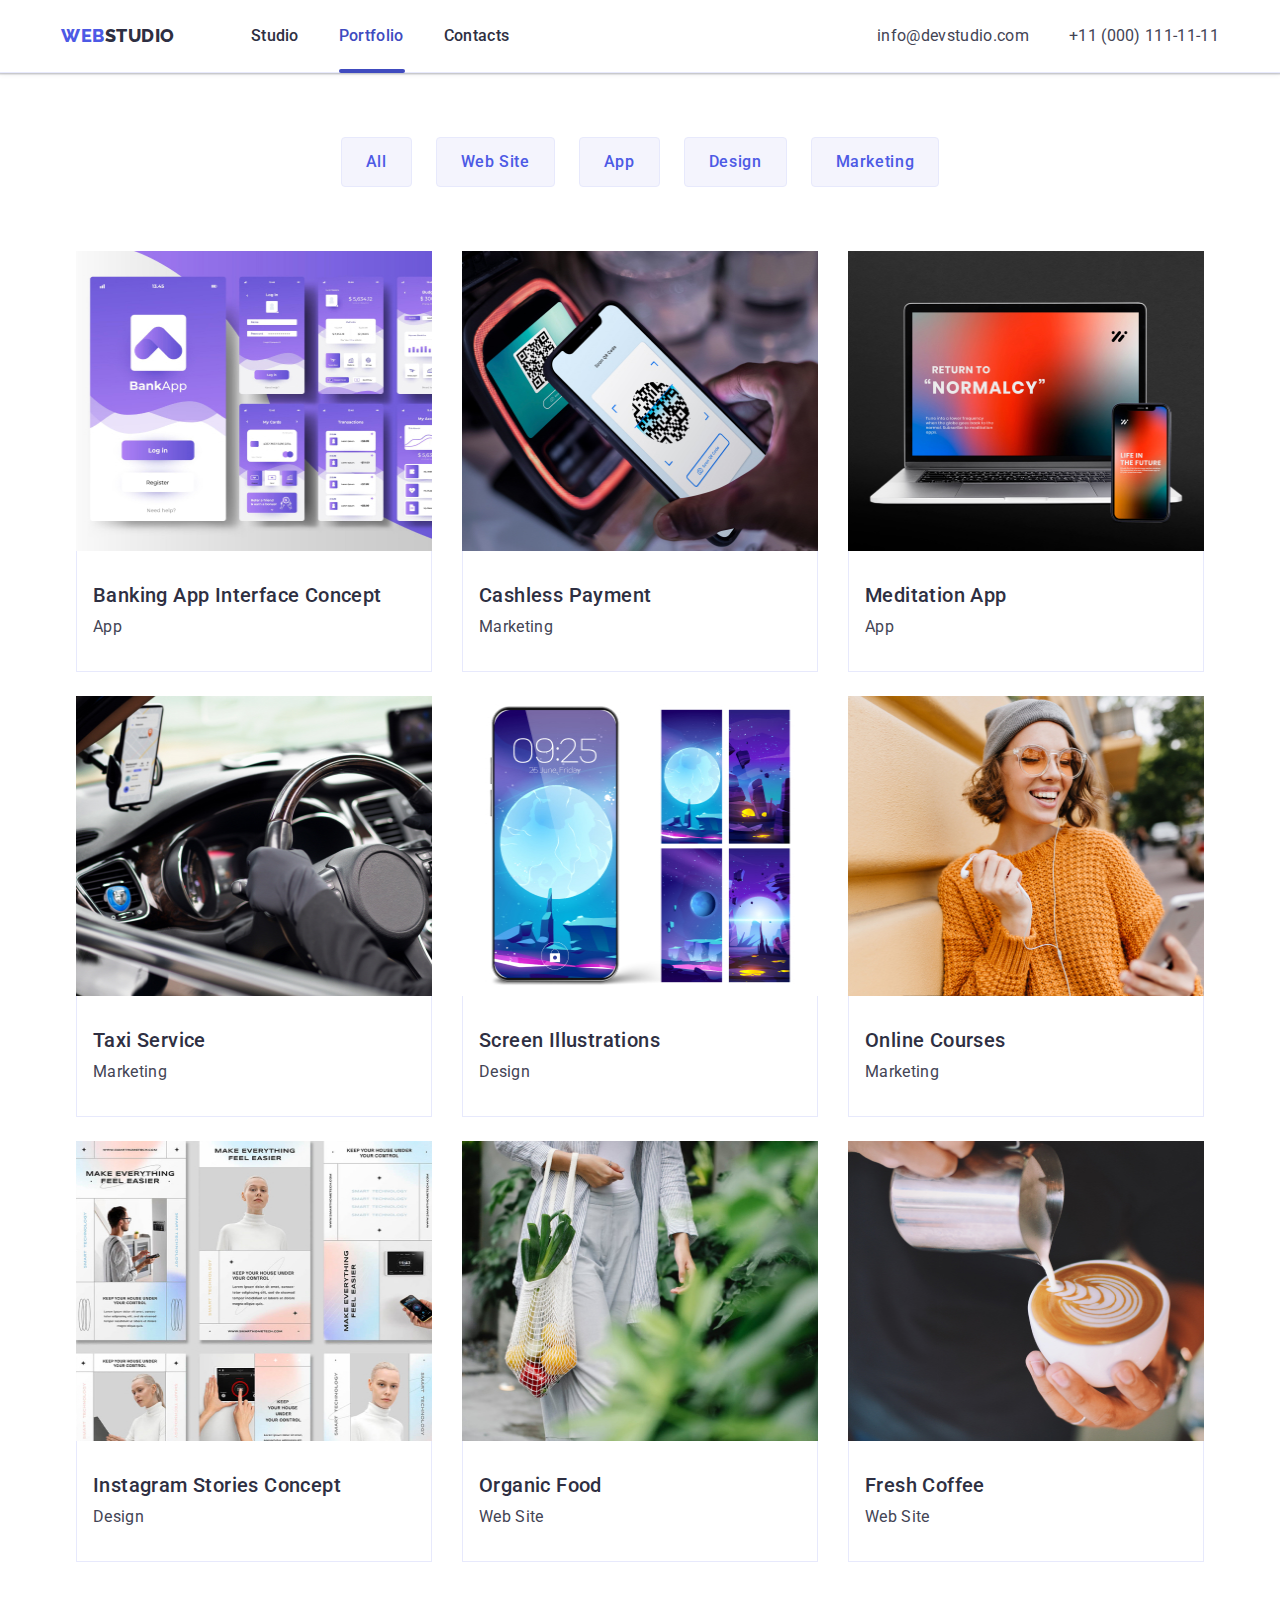
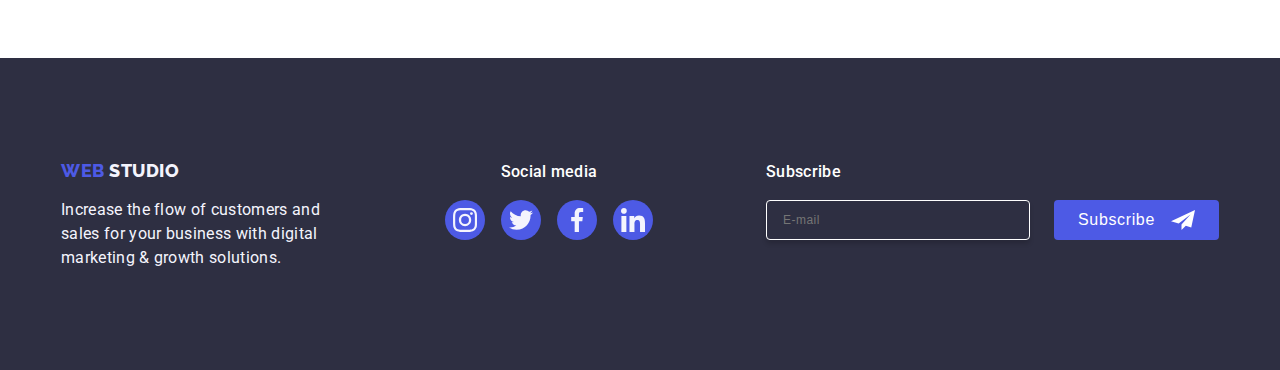
==== commit 7a341431: "portolfio" ====
--- a/portfolio.html
+++ b/portfolio.html
@@ -315,71 +315,139 @@
 
     <footer class="footer">
       <div class="container container-footer">
-        <div class="first-line">
-          <a class="logo link logo-footer" href="./index.html"
-            >Web <span class="studio-footer">Studio</span></a
-          >
-          <p class="footer-paragraph">
-            Increase the flow of customers and sales for your business with
-            digital marketing & growth solutions.
-          </p>
-        </div>
-        <div class="second-line">
-          <p class="socialmedia-tittle">Social media</p>
-
-          <ul class="list footer-social">
-            <li class="footer-social-list">
-              <a class="footer-social-link" href="#">
-                <svg width="24" height="24" class="footer-social-icon">
-                  <use href="./images/icons.svg#icon-instagram-2"></use>
+        <div class="footer-pc">
+          <div class="footer-mobile">
+            <div class="logo-mobile">
+              <a class="logo link logo-footer" href="./index.html"
+                >Web <span class="studio-footer">Studio</span></a
+              >
+              <p class="footer-paragraph">
+                Increase the flow of customers and sales for your business with
+                digital marketing & growth solutions.
+              </p>
+            </div>
+            <div class="second-line">
+              <p class="socialmedia-tittle">Social media</p>
+
+              <ul class="list footer-social">
+                <li class="footer-social-list">
+                  <a class="footer-social-link" href="#">
+                    <svg width="24" height="24" class="footer-social-icon">
+                      <use href="./images/icons.svg#icon-instagram-2"></use>
+                    </svg>
+                  </a>
+                </li>
+                <li class="footer-social-list">
+                  <a class="footer-social-link" href="#">
+                    <svg width="24" height="24" class="footer-social-icon">
+                      <use href="./images/icons.svg#icon-twitter-1"></use>
+                    </svg>
+                  </a>
+                </li>
+                <li class="footer-social-list">
+                  <a class="footer-social-link" href="#">
+                    <svg width="24" height="24" class="footer-social-icon">
+                      <use href="./images/icons.svg#icon-facebook-1"></use>
+                    </svg>
+                  </a>
+                </li>
+                <li class="footer-social-list">
+                  <a class="footer-social-link" href="#">
+                    <svg width="24" height="24" class="footer-social-icon">
+                      <use href="./images/icons.svg#icon-linkedin-1"></use>
+                    </svg>
+                  </a>
+                </li>
+              </ul>
+            </div>
+          </div>
+
+          <div class="subscribe">
+            <p class="subscribe-tittle">Subscribe</p>
+            <form class="substribe-form">
+              <label class="substribe-label">
+                <input
+                  class="substribe-input"
+                  type="email"
+                  name="substribe-join"
+                  placeholder="E-mail"
+                  id="substribe-join"
+                  required
+                />
+              </label>
+              <button class="subscribe-botton" type="submit">
+                Subscribe
+                <svg class="subscribe-icon" width="24" height="24">
+                  <use href="./images/icons.svg#icon-Frame-3"></use>
                 </svg>
-              </a>
-            </li>
-            <li class="footer-social-list">
-              <a class="footer-social-link" href="#">
-                <svg width="24" height="24" class="footer-social-icon">
-                  <use href="./images/icons.svg#icon-twitter-1"></use>
-                </svg>
-              </a>
-            </li>
-            <li class="footer-social-list">
-              <a class="footer-social-link" href="#">
-                <svg width="24" height="24" class="footer-social-icon">
-                  <use href="./images/icons.svg#icon-facebook-1"></use>
-                </svg>
-              </a>
-            </li>
-            <li class="footer-social-list">
-              <a class="footer-social-link" href="#">
-                <svg width="24" height="24" class="footer-social-icon">
-                  <use href="./images/icons.svg#icon-linkedin-1"></use>
-                </svg>
-              </a>
-            </li>
-          </ul>
-        </div>
-        <div class="subscribe">
-          <p class="subscribe-tittle">Subscribe</p>
-          <form class="substribe-form">
-            <label class="substribe-label">
-              <input
-                class="substribe-input"
-                type="email"
-                name="substribe-join"
-                placeholder="E-mail"
-                id="substribe-join"
-                required
-              />
-            </label>
-            <button class="subscribe-botton" type="submit">
-              Subscribe
-              <svg class="subscribe-icon" width="24" height="24">
-                <use href="./images/icons.svg#icon-Frame-3"></use>
-              </svg>
-            </button>
-          </form>
+              </button>
+            </form>
+          </div>
         </div>
       </div>
     </footer>
+
+    <div class="backdrop is-hidden" data-menu>
+      <div class="menu">
+        <button class="close-btn" type="button" data-menu-close>
+          <svg class="cross-icon" width="8" height="8">
+            <use href="./images/icons.svg#icon-close-black"></use>
+          </svg>
+        </button>
+
+        <ul class="menu-tittles list">
+          <li>
+            <a class="navigation-page link" href="./index.html">Studio</a>
+          </li>
+          <li>
+            <a class="navigation-page link" href="./portfolio.html"
+              >Portfolio</a
+            >
+          </li>
+          <li><a class="navigation-page link" href="">Contacts</a></li>
+        </ul>
+
+        <div class="menu-contact">
+          <a class="phone-menu link" href="tel:+110001111111"
+            >+11 (000) 111-11-11</a
+          >
+          <a class="mail-menu link" href="mailto:info@devstudio.com"
+            >info@devstudio.com</a
+          >
+          <ul class="list list-social-menu">
+            <li class="social-list">
+              <a class="social-link" href="#">
+                <svg width="16" height="16" class="social-icon">
+                  <use href="./images/icons.svg#icon-instagram-2"></use>
+                </svg>
+              </a>
+            </li>
+            <li class="social-list">
+              <a class="social-link" href="#">
+                <svg width="16" height="16" class="social-icon">
+                  <use href="./images/icons.svg#icon-twitter-1"></use>
+                </svg>
+              </a>
+            </li>
+            <li class="social-list">
+              <a class="social-link" href="#">
+                <svg width="16" height="16" class="social-icon">
+                  <use href="./images/icons.svg#icon-facebook-1"></use>
+                </svg>
+              </a>
+            </li>
+            <li class="social-list">
+              <a class="social-link" href="#">
+                <svg width="16" height="16" class="social-icon">
+                  <use href="./images/icons.svg#icon-linkedin-1"></use>
+                </svg>
+              </a>
+            </li>
+          </ul>
+        </div>
+      </div>
+    </div>
+
+    <script src="./js/menu.js"></script>
   </body>
 </html>
--- a/css/stylesmobile.css
+++ b/css/stylesmobile.css
@@ -891,6 +891,7 @@
     column-gap: 48px;
     padding-left: 0px;
     margin: 0 auto;
+    margin-bottom: 48px;
 
 }
 .portfolio-list {
--- a/css/stylestablet.css
+++ b/css/stylestablet.css
@@ -339,5 +339,47 @@
         display: block;
         min-width: 169px;
     }
+/* potfolio */
+.list-bottoms {
+   
+    display: flex;
+flex-wrap: nowrap;
+justify-content: center;
+    gap: 24px;
+    margin: 64px 0;
+  }
+
+
+.navigation-portolio-after::after {
+    content: '';
+    display: block;
+    position: absolute;
+    left: 0;
+    bottom: -1px;
+    height: 4px;
+    background-color: var(--pressedstate-color);
+    border-radius: 2px;
+    width: 66px;
+}
+.portfolio {
+    display: flex;
+flex-direction: row;
+        flex-wrap: wrap;
+    padding-left: 0px;
+    margin: 0 auto;
+    gap:24px;
+margin-bottom: 96px;
+}
+.img-portfolio {
+    width: 356px;
+    height: 300px;
+}
+
+.portfolio-list {
+    width: auto;
+}
+
+
+
 
 }